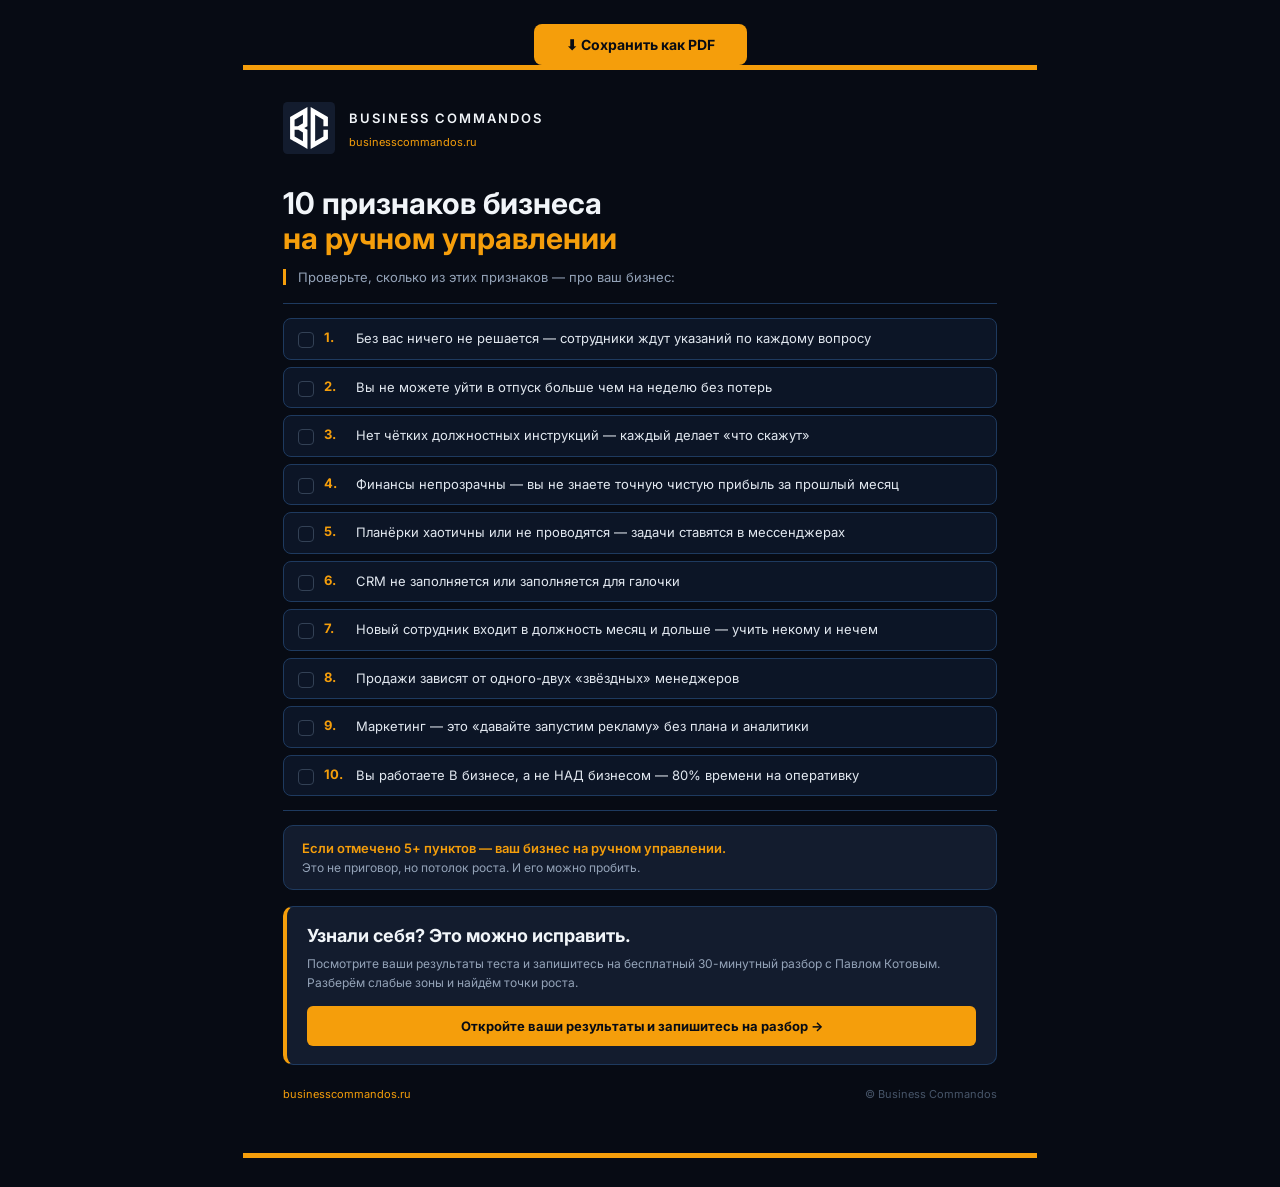
==== src/checklist.html @ 87e4c492 "fix: replace html2canvas approach with browser print for PDF html2canvas consistently produces blank" ====
<!DOCTYPE html>
<html lang="ru">
<head>
  <meta charset="UTF-8">
  <meta name="viewport" content="width=device-width, initial-scale=1.0">
  <meta name="robots" content="noindex, nofollow">
  <title>10 признаков бизнеса на ручном управлении — Business Commandos</title>
  <link rel="preconnect" href="https://fonts.googleapis.com">
  <link rel="preconnect" href="https://fonts.gstatic.com" crossorigin>
  <link href="https://fonts.googleapis.com/css2?family=Inter:wght@400;500;600;700&display=swap" rel="stylesheet">
  <style>
    *, *::before, *::after { box-sizing: border-box; margin: 0; padding: 0; }

    :root {
      --bg:        #070B14;
      --surface:   #131C2E;
      --surface2:  #0C1526;
      --border:    #1E3A5F;
      --gold:      #F59E0B;
      --text:      #F1F5F9;
      --muted:     #94A3B8;
      --dim:       #475569;
    }

    body {
      font-family: 'Inter', Arial, sans-serif;
      background: var(--bg);
      color: var(--text);
      margin: 0;
      padding: 0;
    }

    .page {
      width: 794px;
      min-height: 1122px;
      margin: 0 auto;
      padding: 0;
      position: relative;
      background: var(--bg);
    }

    .stripe { height: 5px; background: var(--gold); }

    .content { padding: 32px 40px 52px; }

    /* Logo */
    .logo {
      display: flex;
      align-items: center;
      gap: 14px;
      margin-bottom: 28px;
    }
    .logo-mark {
      flex-shrink: 0;
    }
    .logo-text-block { line-height: 1.3; }
    .logo-name {
      font-size: 13px;
      font-weight: 600;
      color: var(--text);
      letter-spacing: 2px;
      display: block;
      margin-bottom: 3px;
    }
    .logo-url {
      font-size: 11px;
      color: var(--gold);
      text-decoration: none;
    }
    .logo-url:hover { text-decoration: underline; }

    /* Title */
    .title-line1 { font-size: 30px; font-weight: 700; color: var(--text); line-height: 1.15; }
    .title-line2 { font-size: 30px; font-weight: 700; color: var(--gold);  line-height: 1.15; margin-bottom: 14px; }

    .subtitle {
      font-size: 13px;
      color: var(--muted);
      border-left: 3px solid var(--gold);
      padding-left: 12px;
      margin-bottom: 18px;
    }

    .divider { height: 1px; background: var(--border); margin-bottom: 14px; }

    /* Checklist items */
    .item {
      display: flex;
      align-items: flex-start;
      background: var(--surface2);
      border: 1px solid var(--border);
      border-radius: 8px;
      padding: 10px 14px;
      margin-bottom: 7px;
    }
    .item-box {
      width: 16px;
      height: 16px;
      min-width: 16px;
      border: 1.5px solid #334155;
      border-radius: 4px;
      margin-top: 3px;
      flex-shrink: 0;
    }
    .item-num {
      font-size: 13px;
      font-weight: 700;
      color: var(--gold);
      margin: 0 10px;
      min-width: 22px;
      flex-shrink: 0;
    }
    .item-text {
      font-size: 13px;
      color: #E2E8F0;
      line-height: 1.5;
    }

    /* Result */
    .result {
      background: var(--surface);
      border: 1px solid var(--border);
      border-radius: 10px;
      padding: 14px 18px;
      margin-top: 14px;
      margin-bottom: 16px;
    }
    .result-title {
      font-size: 13px;
      font-weight: 600;
      color: var(--gold);
      margin-bottom: 4px;
    }
    .result-text {
      font-size: 12px;
      color: var(--muted);
    }

    /* CTA */
    .cta {
      background: var(--surface);
      border: 1px solid var(--border);
      border-left: 4px solid var(--gold);
      border-radius: 10px;
      padding: 18px 20px;
      margin-bottom: 22px;
    }
    .cta-title {
      font-size: 18px;
      font-weight: 700;
      color: var(--text);
      margin-bottom: 8px;
    }
    .cta-text {
      font-size: 12px;
      color: var(--muted);
      line-height: 1.6;
      margin-bottom: 14px;
    }
    .cta-btn {
      display: block;
      background: var(--gold);
      color: var(--bg);
      font-size: 13px;
      font-weight: 700;
      text-align: center;
      padding: 12px;
      border-radius: 6px;
      text-decoration: none;
    }

    /* Footer */
    .footer {
      display: flex;
      justify-content: space-between;
      align-items: center;
    }
    .footer a { color: var(--gold); font-size: 11px; text-decoration: none; }
    .footer span { font-size: 11px; color: var(--dim); }

    /* Print button — hidden on print */
    .print-wrap {
      text-align: center;
      padding: 24px 0 0;
      background: var(--bg);
    }
    .print-btn {
      background: var(--gold);
      color: var(--bg);
      border: none;
      border-radius: 8px;
      padding: 12px 32px;
      font-size: 14px;
      font-weight: 700;
      cursor: pointer;
      font-family: inherit;
    }

    @media print {
      -webkit-print-color-adjust: exact;
      print-color-adjust: exact;
      color-adjust: exact;

      body { background: var(--bg) !important; }
      .print-wrap { display: none; }
      .page { margin: 0; width: 100%; }
    }
  </style>
</head>
<body>

  <div class="print-wrap">
    <button class="print-btn" onclick="window.print()">⬇ Сохранить как PDF</button>
  </div>

  <div class="page">
    <div class="stripe"></div>
    <div class="content">

      <!-- Logo -->
      <div class="logo">
        <div class="logo-mark">
          <svg xmlns="http://www.w3.org/2000/svg" viewBox="64.55 298.98 162.46 162.46" width="52" height="52">
            <rect x="64.55" y="298.98" width="162.46" height="162.46" rx="14" fill="#131C2E"/>
            <g fill="#FFFFFF">
              <polygon points="204.86 345.79 204.86 374.47 190.8 374.47 190.8 354.07 164.97 339.2 164.97 421.28 190.8 406.39 190.8 385.89 204.86 385.89 204.86 414.64 198.73 418.18 164.92 437.65 157.95 441.66 150.91 445.72 150.91 314.7 204.86 345.79"/>
              <path d="M140.9,314.7l-54.19,31.08v68.85s14.07,7.92,14.07,7.92l26.05,15.04,14.07,8.12v-59.84l-6.24-3.6-3.68-2.11,9.92-5.7v-59.76ZM126.83,421.31l-26.05-14.92v-20.51h11.95l14.1,8.12v27.31ZM126.83,365.4l-15.74,9.06h-10.32v-20.39l26.05-14.87v26.2Z"/>
            </g>
          </svg>
        </div>
        <div class="logo-text-block">
          <span class="logo-name">BUSINESS COMMANDOS</span>
          <a class="logo-url" href="https://businesscommandos.ru">businesscommandos.ru</a>
        </div>
      </div>

      <!-- Title -->
      <div class="title-line1">10 признаков бизнеса</div>
      <div class="title-line2">на ручном управлении</div>

      <p class="subtitle">Проверьте, сколько из этих признаков — про ваш бизнес:</p>

      <div class="divider"></div>

      <!-- Items -->
      <div class="item"><div class="item-box"></div><span class="item-num">1.</span><span class="item-text">Без вас ничего не решается — сотрудники ждут указаний по каждому вопросу</span></div>
      <div class="item"><div class="item-box"></div><span class="item-num">2.</span><span class="item-text">Вы не можете уйти в отпуск больше чем на неделю без потерь</span></div>
      <div class="item"><div class="item-box"></div><span class="item-num">3.</span><span class="item-text">Нет чётких должностных инструкций — каждый делает «что скажут»</span></div>
      <div class="item"><div class="item-box"></div><span class="item-num">4.</span><span class="item-text">Финансы непрозрачны — вы не знаете точную чистую прибыль за прошлый месяц</span></div>
      <div class="item"><div class="item-box"></div><span class="item-num">5.</span><span class="item-text">Планёрки хаотичны или не проводятся — задачи ставятся в мессенджерах</span></div>
      <div class="item"><div class="item-box"></div><span class="item-num">6.</span><span class="item-text">CRM не заполняется или заполняется для галочки</span></div>
      <div class="item"><div class="item-box"></div><span class="item-num">7.</span><span class="item-text">Новый сотрудник входит в должность месяц и дольше — учить некому и нечем</span></div>
      <div class="item"><div class="item-box"></div><span class="item-num">8.</span><span class="item-text">Продажи зависят от одного-двух «звёздных» менеджеров</span></div>
      <div class="item"><div class="item-box"></div><span class="item-num">9.</span><span class="item-text">Маркетинг — это «давайте запустим рекламу» без плана и аналитики</span></div>
      <div class="item"><div class="item-box"></div><span class="item-num">10.</span><span class="item-text">Вы работаете В бизнесе, а не НАД бизнесом — 80% времени на оперативку</span></div>

      <div class="divider" style="margin-top:14px;"></div>

      <!-- Result -->
      <div class="result">
        <div class="result-title">Если отмечено 5+ пунктов — ваш бизнес на ручном управлении.</div>
        <div class="result-text">Это не приговор, но потолок роста. И его можно пробить.</div>
      </div>

      <!-- CTA -->
      <div class="cta">
        <div class="cta-title">Узнали себя? Это можно исправить.</div>
        <div class="cta-text">Посмотрите ваши результаты теста и запишитесь на бесплатный 30-минутный разбор с Павлом Котовым. Разберём слабые зоны и найдём точки роста.</div>
        <a class="cta-btn" href="https://audit.businesscommandos.ru/">Откройте ваши результаты и запишитесь на разбор →</a>
      </div>

      <!-- Footer -->
      <div class="footer">
        <a href="https://businesscommandos.ru">businesscommandos.ru</a>
        <span>© Business Commandos</span>
      </div>

    </div>
    <div class="stripe"></div>
  </div>

  <script>
    // Авто-печать при открытии в новой вкладке
    if (window.opener) {
      window.addEventListener('load', function() {
        window.print();
      });
    }
  </script>
</body>
</html>
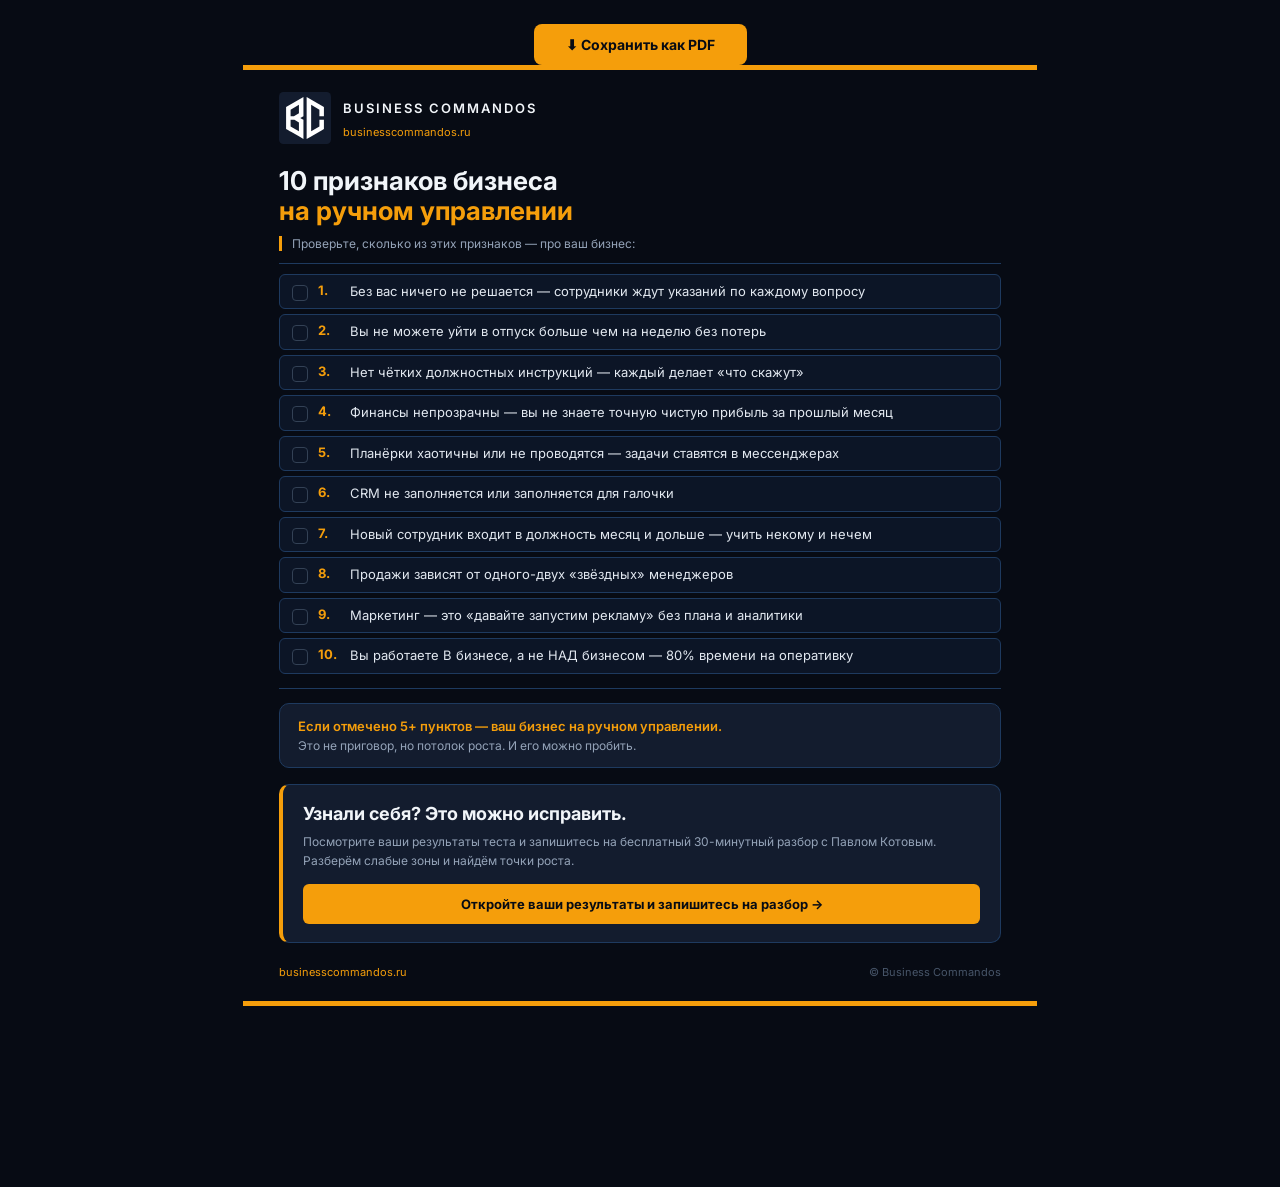
==== commit 3e64f085: "feat: статический PDF чек-лист с брендовым дизайном - checklist.pdf — статический PDF, сгенерированн" ====
--- a/src/checklist.html
+++ b/src/checklist.html
@@ -9,7 +9,11 @@
   <link rel="preconnect" href="https://fonts.gstatic.com" crossorigin>
   <link href="https://fonts.googleapis.com/css2?family=Inter:wght@400;500;600;700&display=swap" rel="stylesheet">
   <style>
-    *, *::before, *::after { box-sizing: border-box; margin: 0; padding: 0; }
+    * {
+      box-sizing: border-box; margin: 0; padding: 0;
+      -webkit-print-color-adjust: exact !important;
+      print-color-adjust: exact !important;
+    }
 
     :root {
       --bg:        #070B14;
@@ -32,23 +36,24 @@
 
     .page {
       width: 794px;
-      min-height: 1122px;
+      height: 1122px;
       margin: 0 auto;
       padding: 0;
       position: relative;
       background: var(--bg);
+      overflow: hidden;
     }
 
     .stripe { height: 5px; background: var(--gold); }
 
-    .content { padding: 32px 40px 52px; }
+    .content { padding: 22px 36px 22px; }
 
     /* Logo */
     .logo {
       display: flex;
       align-items: center;
-      gap: 14px;
-      margin-bottom: 28px;
+      gap: 12px;
+      margin-bottom: 18px;
     }
     .logo-mark {
       flex-shrink: 0;
@@ -70,18 +75,18 @@
     .logo-url:hover { text-decoration: underline; }
 
     /* Title */
-    .title-line1 { font-size: 30px; font-weight: 700; color: var(--text); line-height: 1.15; }
-    .title-line2 { font-size: 30px; font-weight: 700; color: var(--gold);  line-height: 1.15; margin-bottom: 14px; }
+    .title-line1 { font-size: 26px; font-weight: 700; color: var(--text); line-height: 1.15; }
+    .title-line2 { font-size: 26px; font-weight: 700; color: var(--gold);  line-height: 1.15; margin-bottom: 10px; }
 
     .subtitle {
-      font-size: 13px;
+      font-size: 12px;
       color: var(--muted);
       border-left: 3px solid var(--gold);
-      padding-left: 12px;
-      margin-bottom: 18px;
-    }
-
-    .divider { height: 1px; background: var(--border); margin-bottom: 14px; }
+      padding-left: 10px;
+      margin-bottom: 12px;
+    }
+
+    .divider { height: 1px; background: var(--border); margin-bottom: 10px; }
 
     /* Checklist items */
     .item {
@@ -89,9 +94,9 @@
       align-items: flex-start;
       background: var(--surface2);
       border: 1px solid var(--border);
-      border-radius: 8px;
-      padding: 10px 14px;
-      margin-bottom: 7px;
+      border-radius: 6px;
+      padding: 7px 12px;
+      margin-bottom: 5px;
     }
     .item-box {
       width: 16px;
@@ -197,13 +202,15 @@
     }
 
     @media print {
-      -webkit-print-color-adjust: exact;
-      print-color-adjust: exact;
-      color-adjust: exact;
-
-      body { background: var(--bg) !important; }
+      body { background: #070B14 !important; }
+      .page { background: #070B14 !important; margin: 0; width: 100%; }
+      .content { background: #070B14 !important; }
+      .stripe { background: #F59E0B !important; }
+      .item { background: #0C1526 !important; border-color: #1E3A5F !important; }
+      .result { background: #131C2E !important; border-color: #1E3A5F !important; }
+      .cta { background: #131C2E !important; border-color: #1E3A5F !important; border-left-color: #F59E0B !important; }
+      .cta-btn { background: #F59E0B !important; color: #070B14 !important; }
       .print-wrap { display: none; }
-      .page { margin: 0; width: 100%; }
     }
   </style>
 </head>
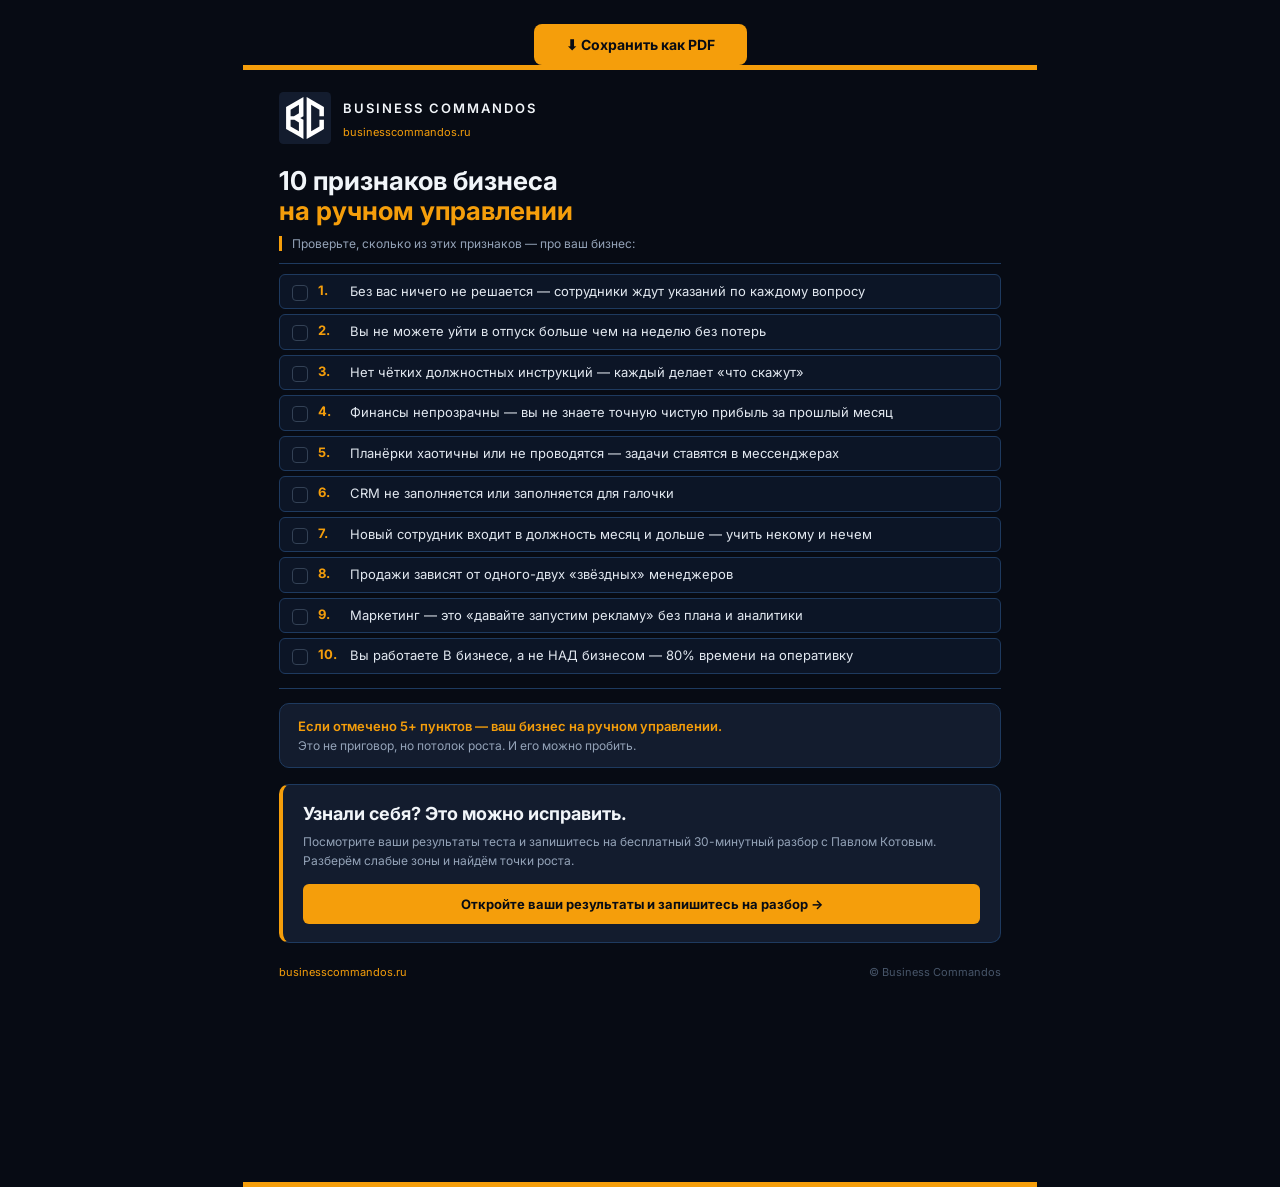
==== commit 6384137c: "fix: PDF — нижняя полоса прижата к низу A4, футер в конце - @page { height: 297mm } + CSS Grid (5px " ====
--- a/src/checklist.html
+++ b/src/checklist.html
@@ -36,17 +36,19 @@
 
     .page {
       width: 794px;
-      height: 1122px;
+      min-height: 1122px;
       margin: 0 auto;
       padding: 0;
       position: relative;
       background: var(--bg);
       overflow: hidden;
-    }
-
-    .stripe { height: 5px; background: var(--gold); }
-
-    .content { padding: 22px 36px 22px; }
+      display: flex;
+      flex-direction: column;
+    }
+
+    .stripe { height: 5px; background: var(--gold); flex-shrink: 0; }
+
+    .content { padding: 22px 36px 22px; flex: 1; }
 
     /* Logo */
     .logo {
@@ -201,10 +203,19 @@
       font-family: inherit;
     }
 
+    @page { size: A4; margin: 0; }
+
     @media print {
-      body { background: #070B14 !important; }
-      .page { background: #070B14 !important; margin: 0; width: 100%; }
-      .content { background: #070B14 !important; }
+      body { background: #070B14 !important; margin: 0; }
+      .page {
+        background: #070B14 !important;
+        margin: 0; width: 100%;
+        height: 297mm !important;
+        display: grid !important;
+        grid-template-rows: 5px 1fr 5px !important;
+      }
+      .content { background: #070B14 !important; overflow: hidden; display: flex; flex-direction: column; }
+      .footer { margin-top: auto; }
       .stripe { background: #F59E0B !important; }
       .item { background: #0C1526 !important; border-color: #1E3A5F !important; }
       .result { background: #131C2E !important; border-color: #1E3A5F !important; }
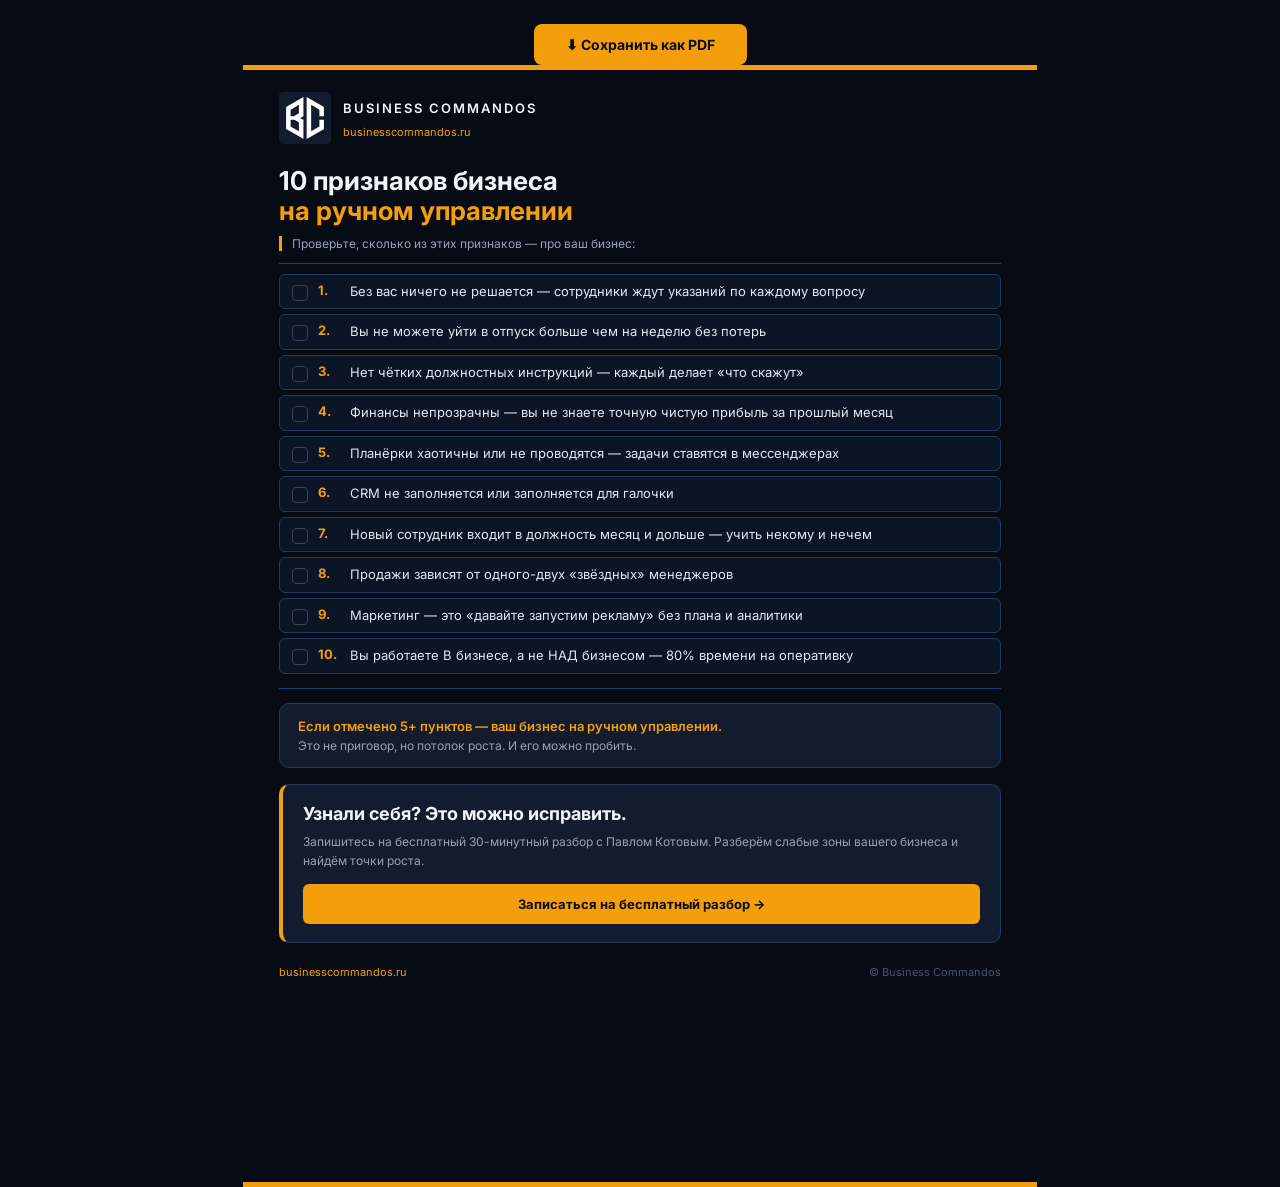
==== commit 2e814a73: "fix: чек-лист — убрали "ваши результаты" из CTA, ссылка на запись к Павлу Co-Authored-By: Claude Son" ====
--- a/src/checklist.html
+++ b/src/checklist.html
@@ -283,8 +283,8 @@
       <!-- CTA -->
       <div class="cta">
         <div class="cta-title">Узнали себя? Это можно исправить.</div>
-        <div class="cta-text">Посмотрите ваши результаты теста и запишитесь на бесплатный 30-минутный разбор с Павлом Котовым. Разберём слабые зоны и найдём точки роста.</div>
-        <a class="cta-btn" href="https://audit.businesscommandos.ru/">Откройте ваши результаты и запишитесь на разбор →</a>
+        <div class="cta-text">Запишитесь на бесплатный 30-минутный разбор с Павлом Котовым. Разберём слабые зоны вашего бизнеса и найдём точки роста.</div>
+        <a class="cta-btn" href="https://audit.businesscommandos.ru/">Записаться на бесплатный разбор →</a>
       </div>
 
       <!-- Footer -->
@@ -298,11 +298,15 @@
   </div>
 
   <script>
-    // Авто-печать при открытии в новой вкладке
+    // Подставить персональный URL результатов из параметра
+    var resultsUrl = new URLSearchParams(window.location.search).get('resultsUrl');
+    if (resultsUrl) {
+      document.querySelector('.cta-btn').href = resultsUrl;
+    }
+
+    // Авто-печать при открытии в новой вкладке — ждём загрузки шрифтов
     if (window.opener) {
-      window.addEventListener('load', function() {
-        window.print();
-      });
+      document.fonts.ready.then(function() { window.print(); });
     }
   </script>
 </body>
